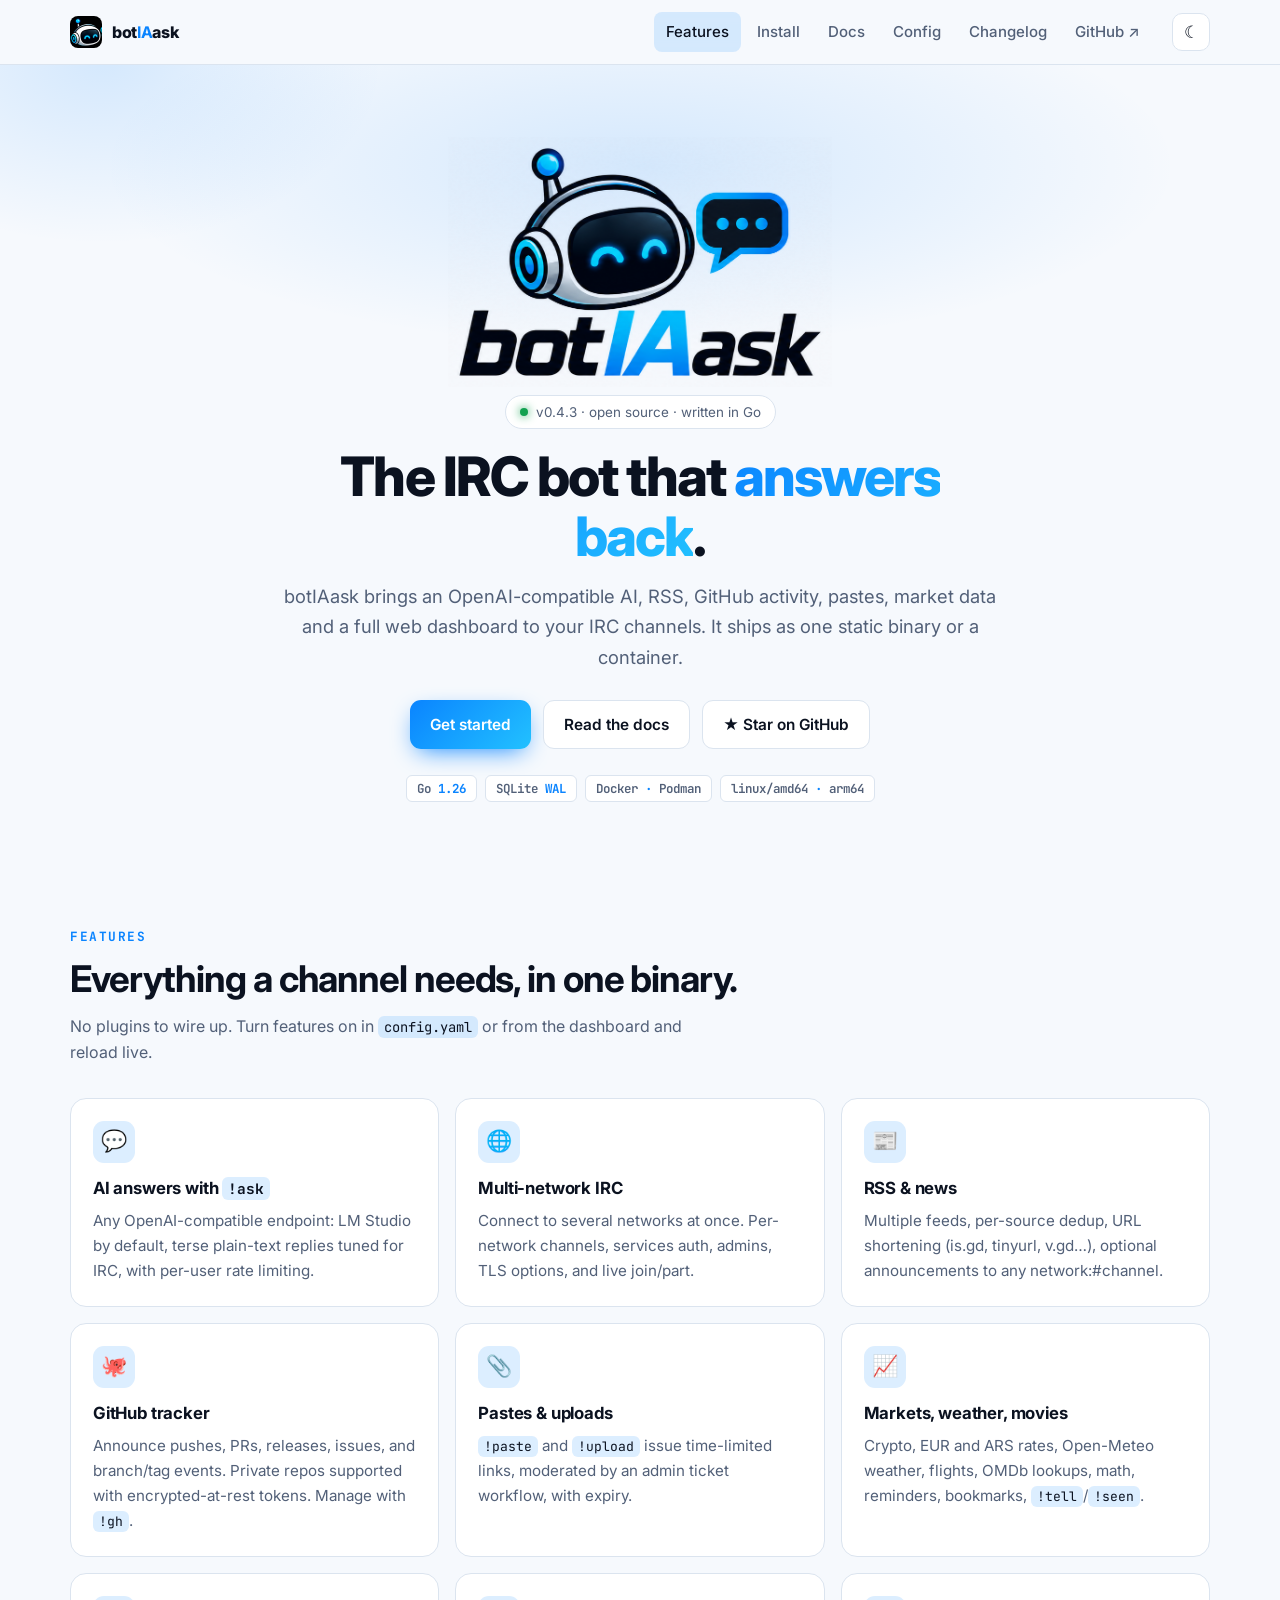
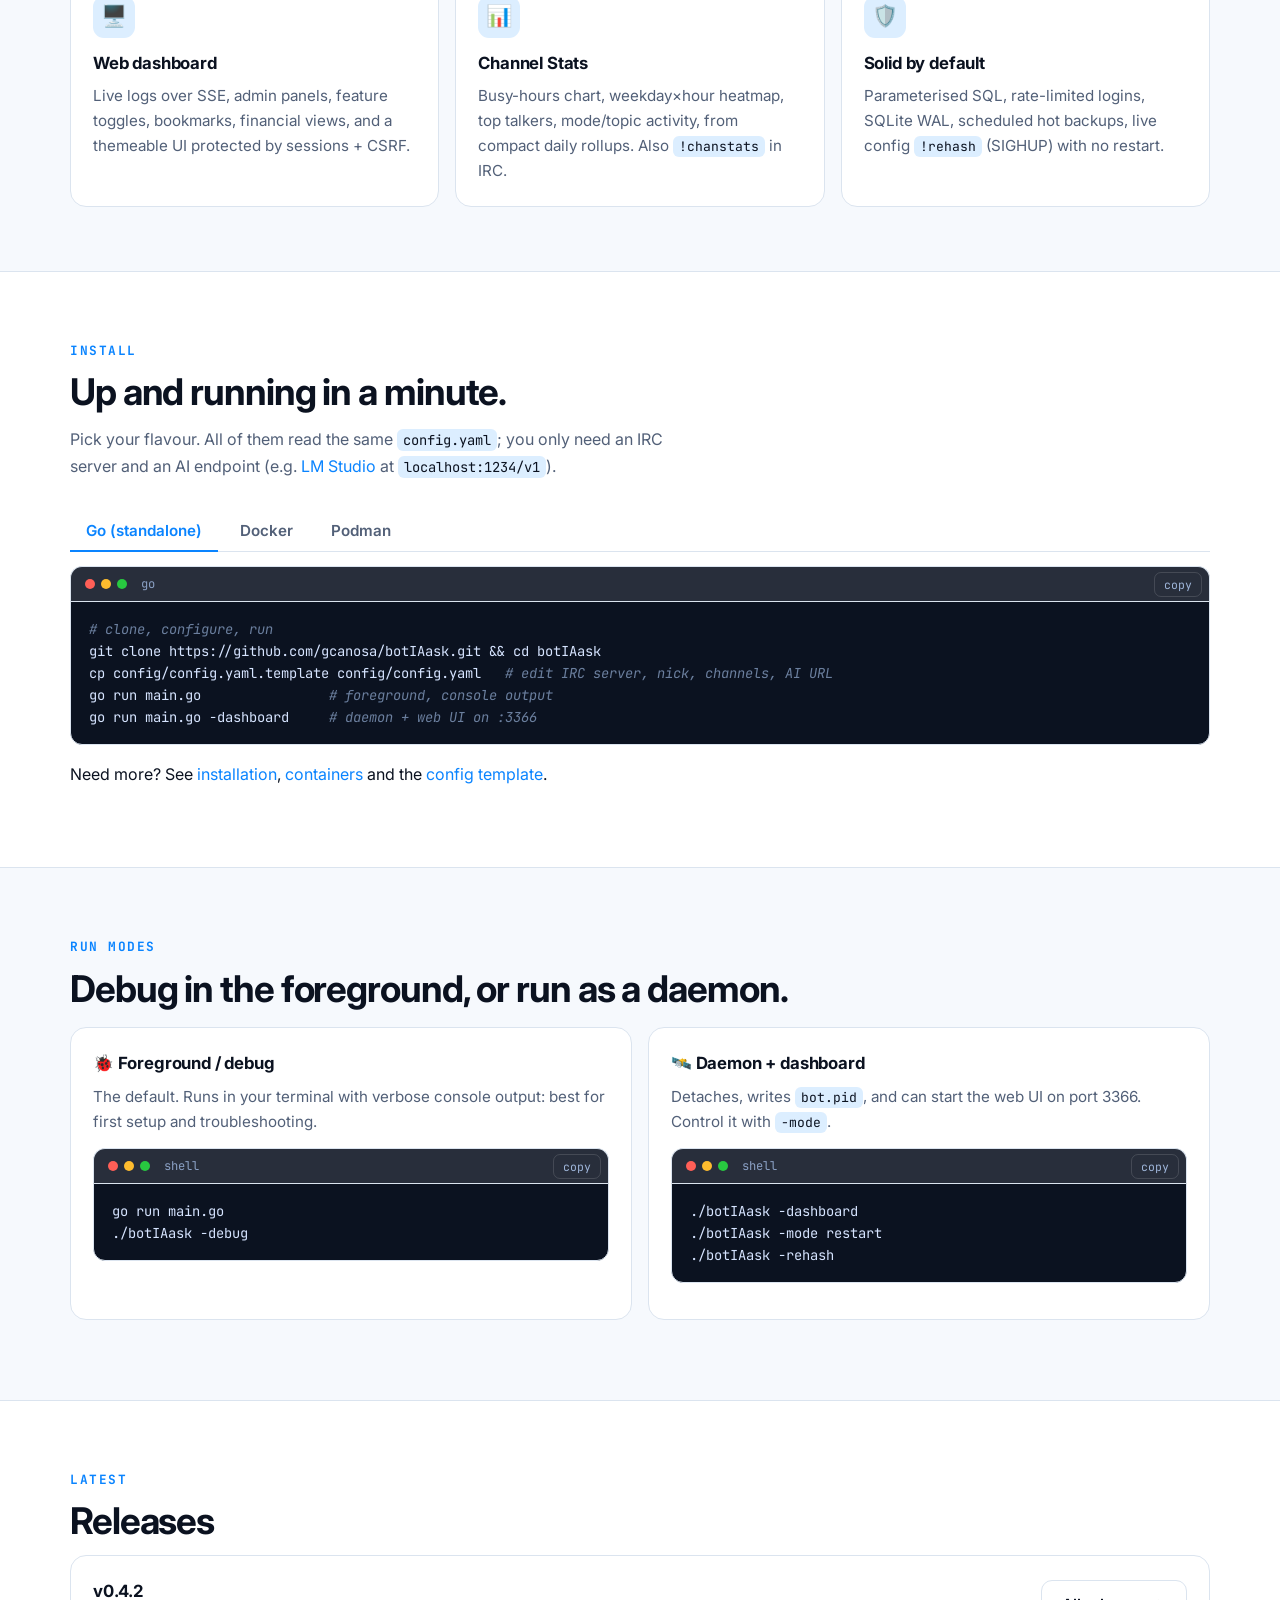
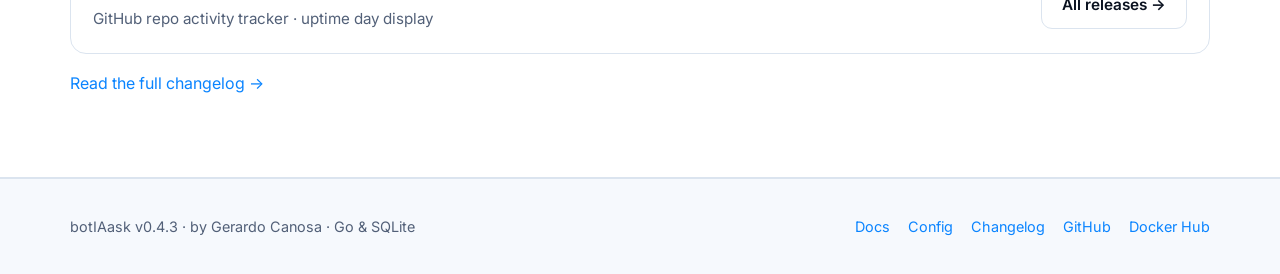
==== github-web/index.html @ 31581944 "Add GitHub Pages site (github-web) and Pages deploy workflow" ====
<!doctype html>
<html lang="en">
<head>
<meta charset="utf-8">
<meta name="viewport" content="width=device-width, initial-scale=1">
<title>botIAask · AI-powered IRC bot</title>
<meta name="description" content="botIAask is an open-source IRC bot in Go with AI answers, RSS, GitHub tracking, pastes and a web dashboard.">
<meta name="color-scheme" content="dark light">
<link rel="icon" href="img/favicon.png">
<link rel="preconnect" href="https://fonts.googleapis.com"><link rel="preconnect" href="https://fonts.gstatic.com" crossorigin>
<link href="https://fonts.googleapis.com/css2?family=Inter:wght@400;500;600;700;800&family=JetBrains+Mono:wght@400;600;700&display=swap" rel="stylesheet">
<link rel="stylesheet" href="assets/style.css">
</head>
<body>
<header class="nav"><div class="wrap">
  <a class="brand" href="index.html"><img src="img/favicon.png" alt=""><span>bot<b>IA</b>ask</span></a>
  <ul>
    <li><a href="index.html#features" aria-current="page">Features</a></li>
    <li><a href="index.html#install">Install</a></li>
    <li><a href="docs.html">Docs</a></li>
    <li><a href="config.html">Config</a></li>
    <li><a href="changelog.html">Changelog</a></li>
    <li><a href="https://github.com/gcanosa/botIAask" rel="noopener">GitHub ↗</a></li>
  </ul>
  <button class="iconbtn" id="theme" type="button" aria-label="Toggle theme"></button>
  <button class="iconbtn burger" id="burger" type="button" aria-label="Menu">☰</button>
</div></header>

<main>
<section class="hero"><div class="wrap">
  <img class="logo logo-d" src="img/logo-dark.png" alt="botIAask logo"><img class="logo logo-l" src="img/logo-light.png" alt="botIAask logo">
  <div><span class="pill"><i></i> v0.4.3 · open source · written in Go</span></div>
  <h1>The IRC bot that <em>answers back</em>.</h1>
  <p class="lead">botIAask brings an OpenAI-compatible AI, RSS, GitHub activity, pastes, market data and a full web dashboard to your IRC channels. It ships as one static binary or a container.</p>
  <div class="cta"><a class="btn primary" href="#install">Get started</a><a class="btn" href="docs.html">Read the docs</a><a class="btn" href="https://github.com/gcanosa/botIAask" rel="noopener">★ Star on GitHub</a></div>
  <div class="badges"><span class="badge">Go <b>1.26</b></span><span class="badge">SQLite <b>WAL</b></span><span class="badge">Docker <b>·</b> Podman</span><span class="badge">linux/amd64 <b>·</b> arm64</span></div>
</div></section>

<section id="features"><div class="wrap">
  <span class="eyebrow">Features</span><h2>Everything a channel needs, in one binary.</h2>
  <p class="sub">No plugins to wire up. Turn features on in <code>config.yaml</code> or from the dashboard and reload live.</p>
  <div class="grid"><div class="card reveal"><div class="ic">💬</div><h3>AI answers with <code>!ask</code></h3><p>Any OpenAI-compatible endpoint: LM Studio by default, terse plain-text replies tuned for IRC, with per-user rate limiting.</p></div><div class="card reveal"><div class="ic">🌐</div><h3>Multi-network IRC</h3><p>Connect to several networks at once. Per-network channels, services auth, admins, TLS options, and live join/part.</p></div><div class="card reveal"><div class="ic">📰</div><h3>RSS &amp; news</h3><p>Multiple feeds, per-source dedup, URL shortening (is.gd, tinyurl, v.gd…), optional announcements to any network:#channel.</p></div><div class="card reveal"><div class="ic">🐙</div><h3>GitHub tracker</h3><p>Announce pushes, PRs, releases, issues, and branch/tag events. Private repos supported with encrypted-at-rest tokens. Manage with <code>!gh</code>.</p></div><div class="card reveal"><div class="ic">📎</div><h3>Pastes &amp; uploads</h3><p><code>!paste</code> and <code>!upload</code> issue time-limited links, moderated by an admin ticket workflow, with expiry.</p></div><div class="card reveal"><div class="ic">📈</div><h3>Markets, weather, movies</h3><p>Crypto, EUR and ARS rates, Open-Meteo weather, flights, OMDb lookups, math, reminders, bookmarks, <code>!tell</code>/<code>!seen</code>.</p></div><div class="card reveal"><div class="ic">🖥️</div><h3>Web dashboard</h3><p>Live logs over SSE, admin panels, feature toggles, bookmarks, financial views, and a themeable UI protected by sessions + CSRF.</p></div><div class="card reveal"><div class="ic">📊</div><h3>Channel Stats</h3><p>Busy-hours chart, weekday×hour heatmap, top talkers, mode/topic activity, from compact daily rollups. Also <code>!chanstats</code> in IRC.</p></div><div class="card reveal"><div class="ic">🛡️</div><h3>Solid by default</h3><p>Parameterised SQL, rate-limited logins, SQLite WAL, scheduled hot backups, live config <code>!rehash</code> (SIGHUP) with no restart.</p></div></div>
</div></section>

<section id="install" class="alt"><div class="wrap">
  <span class="eyebrow">Install</span><h2>Up and running in a minute.</h2>
  <p class="sub">Pick your flavour. All of them read the same <code>config.yaml</code>; you only need an IRC server and an AI endpoint (e.g. <a href="https://lmstudio.ai" rel="noopener">LM Studio</a> at <code>localhost:1234/v1</code>).</p>
  <div data-tabs>
    <div class="tabs" role="tablist"><button class="tab" role="tab" aria-selected="true">Go (standalone)</button><button class="tab" role="tab" aria-selected="false">Docker</button><button class="tab" role="tab" aria-selected="false">Podman</button></div>
    <div class="panel"><div class="term"><div class="bar"><i></i><i></i><i></i><span>go</span></div><pre><code><span class="c"># clone, configure, run</span>
git clone https://github.com/gcanosa/botIAask.git &amp;&amp; cd botIAask
cp config/config.yaml.template config/config.yaml   <span class="c"># edit IRC server, nick, channels, AI URL</span>
go run main.go                <span class="c"># foreground, console output</span>
go run main.go -dashboard     <span class="c"># daemon + web UI on :3366</span></code></pre></div></div><div class="panel" hidden><div class="term"><div class="bar"><i></i><i></i><i></i><span>docker compose</span></div><pre><code>mkdir -p state/config state/data
cp config/config.yaml.template state/config/config.yaml   <span class="c"># edit it</span>
docker compose up -d --build
<span class="c"># dashboard → http://localhost:3366</span></code></pre></div></div><div class="panel" hidden><div class="term"><div class="bar"><i></i><i></i><i></i><span>podman</span></div><pre><code>mkdir -p state/config state/data
cp config/config.yaml.template state/config/config.yaml
./scripts/podman-build.sh                      <span class="c"># builds botiaask:local</span>
podman compose up -d</code></pre></div></div>
  </div>
  <p>Need more? See <a href="docs.html#install">installation</a>, <a href="docs.html#containers">containers</a> and the <a href="config.html">config template</a>.</p>
</div></section>

<section id="modes"><div class="wrap">
  <span class="eyebrow">Run modes</span><h2>Debug in the foreground, or run as a daemon.</h2>
  <div class="split">
    <div class="card reveal"><h3>🐞 Foreground / debug</h3><p>The default. Runs in your terminal with verbose console output: best for first setup and troubleshooting.</p><div class="term"><div class="bar"><i></i><i></i><i></i><span>shell</span></div><pre><code>go run main.go
./botIAask -debug</code></pre></div></div>
    <div class="card reveal"><h3>🛰️ Daemon + dashboard</h3><p>Detaches, writes <code>bot.pid</code>, and can start the web UI on port 3366. Control it with <code>-mode</code>.</p><div class="term"><div class="bar"><i></i><i></i><i></i><span>shell</span></div><pre><code>./botIAask -dashboard
./botIAask -mode restart
./botIAask -rehash</code></pre></div></div>
  </div>
</div></section>

<section class="alt"><div class="wrap">
  <span class="eyebrow">Latest</span><h2>Releases</h2>
  <div id="releases" data-n="3" class="grid" style="grid-template-columns:1fr"><div class="card relcard"><div><h3 style="margin:0">v0.4.2</h3><p style="margin:0;color:var(--muted)">GitHub repo activity tracker · uptime day display</p></div><a class="btn" href="https://github.com/gcanosa/botIAask/releases" rel="noopener">All releases →</a></div></div>
  <p><a href="changelog.html">Read the full changelog →</a></p>
</div></section>
</main>
<footer><div class="wrap">
  <span>botIAask v0.4.3 · by Gerardo Canosa · Go &amp; SQLite</span>
  <nav><a href="docs.html">Docs</a><a href="config.html">Config</a><a href="changelog.html">Changelog</a><a href="https://github.com/gcanosa/botIAask" rel="noopener">GitHub</a><a href="https://hub.docker.com/r/berkelioar/botiaask" rel="noopener">Docker Hub</a></nav>
</div></footer>
<script src="assets/app.js"></script>
</body>
</html>
---- github-web/assets/style.css ----
/* botIAask site — tokens first, theme via prefers-color-scheme + [data-theme] override */
:root {
  --bg: #f6f9fd; --bg2: #ffffff; --card: #ffffff; --line: #dbe4ef; --text: #0b1220; --muted: #526078;
  --accent: #0a84ff; --accent2: #22c1ff; --accent-ink: #ffffff; --code-bg: #0b1220; --code-fg: #d6e4ff;
  --glow: rgba(10,132,255,.14); --shadow: 0 10px 30px -12px rgba(11,18,32,.18);
  --logo-dark: none; --logo-light: block; --ok: #12a150; --warn: #c77700;
  --k: #7cc4ff; --s: #9be08a; --c: #6b7f9e; --n: #ffb86b;
}
@media (prefers-color-scheme: dark) {
  :root:not([data-theme="light"]) { --bg: #05070c; --bg2: #0a0f18; --card: #0d1420; --line: #1a2536; --text: #e8eefb; --muted: #94a3bd;
    --accent: #2aa8ff; --accent2: #00d4ff; --accent-ink: #001424; --code-bg: #070b12; --code-fg: #d6e4ff; --glow: rgba(42,168,255,.16);
    --shadow: 0 14px 40px -16px rgba(0,0,0,.7); --logo-dark: block; --logo-light: none; --ok: #3ddc84; --warn: #ffb020; }
}
:root[data-theme="dark"] { --bg: #05070c; --bg2: #0a0f18; --card: #0d1420; --line: #1a2536; --text: #e8eefb; --muted: #94a3bd;
  --accent: #2aa8ff; --accent2: #00d4ff; --accent-ink: #001424; --code-bg: #070b12; --code-fg: #d6e4ff; --glow: rgba(42,168,255,.16);
  --shadow: 0 14px 40px -16px rgba(0,0,0,.7); --logo-dark: block; --logo-light: none; --ok: #3ddc84; --warn: #ffb020; }

*, *::before, *::after { box-sizing: border-box; }
html { scroll-behavior: smooth; scroll-padding-top: 84px; }
body { margin: 0; background: var(--bg); color: var(--text); font: 16px/1.65 Inter, system-ui, -apple-system, "Segoe UI", Roboto, sans-serif; -webkit-font-smoothing: antialiased; }
img { max-width: 100%; }
a { color: var(--accent); text-decoration: none; } a:hover { text-decoration: underline; }
code, pre, .mono { font-family: "JetBrains Mono", ui-monospace, "SF Mono", Menlo, Consolas, monospace; }
:focus-visible { outline: 2px solid var(--accent); outline-offset: 2px; border-radius: 6px; }
.wrap { width: min(1140px, 100% - 32px); margin-inline: auto; }
.logo-d { display: var(--logo-dark); mix-blend-mode: screen; } .logo-l { display: var(--logo-light); mix-blend-mode: multiply; }

/* nav */
.nav { position: sticky; top: 0; z-index: 50; backdrop-filter: blur(14px) saturate(1.4); background: color-mix(in srgb, var(--bg) 78%, transparent); border-bottom: 1px solid var(--line); }
.nav .wrap { display: flex; align-items: center; gap: 20px; height: 64px; }
.brand { display: flex; align-items: center; gap: 10px; font-weight: 800; color: var(--text); letter-spacing: -.02em; }
.brand:hover { text-decoration: none; } .brand img { height: 32px; width: 32px; border-radius: 8px; }
.brand b { color: var(--accent); }
.nav ul { display: flex; gap: 4px; list-style: none; margin: 0 0 0 auto; padding: 0; }
.nav li a { color: var(--muted); padding: 8px 12px; border-radius: 8px; font-weight: 500; font-size: .94rem; display: block; }
.nav li a:hover, .nav li a[aria-current] { color: var(--text); background: var(--glow); text-decoration: none; }
.iconbtn { border: 1px solid var(--line); background: var(--card); color: var(--text); width: 38px; height: 38px; border-radius: 10px; cursor: pointer; display: grid; place-items: center; font-size: 17px; }
.iconbtn:hover { border-color: var(--accent); }
.burger { display: none; }
@media (max-width: 800px) {
  .burger { display: grid; margin-left: auto; }
  .nav ul { display: none; position: absolute; inset: 64px 0 auto 0; flex-direction: column; background: var(--bg2); border-bottom: 1px solid var(--line); padding: 10px 16px; margin: 0; }
  .nav.open ul { display: flex; }
}

/* buttons */
.btn { display: inline-flex; align-items: center; gap: 8px; padding: 11px 20px; border-radius: 11px; font-weight: 600; border: 1px solid var(--line); background: var(--card); color: var(--text); cursor: pointer; font-size: .96rem; transition: transform .15s, border-color .15s; }
.btn:hover { transform: translateY(-1px); border-color: var(--accent); text-decoration: none; }
.btn.primary { background: linear-gradient(135deg, var(--accent), var(--accent2)); color: var(--accent-ink); border: 0; box-shadow: 0 8px 24px -8px var(--accent); }

/* hero */
.hero { position: relative; overflow: hidden; padding: 72px 0 56px; text-align: center; }
.hero::before { content: ""; position: absolute; inset: -20% -10% auto; height: 520px; background: radial-gradient(closest-side, var(--glow), transparent 70%), radial-gradient(400px 260px at 15% 30%, var(--glow), transparent 70%); z-index: -1; }
.hero .logo { height: clamp(150px, 26vw, 250px); width: auto; margin: 0 auto 8px; }
.pill { display: inline-flex; gap: 8px; align-items: center; padding: 5px 14px; border: 1px solid var(--line); border-radius: 99px; font-size: .84rem; color: var(--muted); background: var(--card); }
.pill i { width: 8px; height: 8px; border-radius: 50%; background: var(--ok); box-shadow: 0 0 10px var(--ok); }
h1 { font-size: clamp(2rem, 5vw, 3.4rem); line-height: 1.1; letter-spacing: -.035em; margin: 18px auto 14px; max-width: 18ch; font-weight: 800; }
h1 em { font-style: normal; background: linear-gradient(135deg, var(--accent), var(--accent2)); -webkit-background-clip: text; background-clip: text; color: transparent; }
.lead { color: var(--muted); font-size: 1.15rem; max-width: 62ch; margin: 0 auto 28px; }
.cta { display: flex; gap: 12px; justify-content: center; flex-wrap: wrap; }
.badges { display: flex; gap: 8px; justify-content: center; flex-wrap: wrap; margin-top: 26px; }
.badge { font: 600 .78rem "JetBrains Mono", monospace; padding: 4px 10px; border-radius: 6px; background: var(--card); border: 1px solid var(--line); color: var(--muted); }
.badge b { color: var(--accent); }

/* sections */
section { padding: 64px 0; }
.eyebrow { color: var(--accent); font: 700 .8rem "JetBrains Mono", monospace; text-transform: uppercase; letter-spacing: .12em; }
h2 { font-size: clamp(1.6rem, 3.4vw, 2.3rem); letter-spacing: -.03em; margin: 8px 0 12px; line-height: 1.2; }
h3 { font-size: 1.15rem; margin: 28px 0 8px; letter-spacing: -.01em; }
.sub { color: var(--muted); max-width: 64ch; margin: 0 0 32px; }
.alt { background: var(--bg2); border-block: 1px solid var(--line); }
.grid { display: grid; gap: 16px; grid-template-columns: repeat(auto-fill, minmax(min(100%, 300px), 1fr)); }
.card { background: var(--card); border: 1px solid var(--line); border-radius: 16px; padding: 22px; transition: transform .2s, border-color .2s, box-shadow .2s; }
.grid .card:hover { transform: translateY(-3px); border-color: var(--accent); box-shadow: var(--shadow); }
.card .ic { width: 42px; height: 42px; display: grid; place-items: center; font-size: 21px; border-radius: 11px; background: var(--glow); margin-bottom: 12px; }
.card h3 { margin: 0 0 6px; font-size: 1.05rem; } .card p { margin: 0; color: var(--muted); font-size: .95rem; }

/* code */
pre { margin: 14px 0; background: var(--code-bg); color: var(--code-fg); border: 1px solid var(--line); border-radius: 12px; padding: 16px 18px; overflow-x: auto; font-size: .86rem; line-height: 1.6; }
pre code { font-size: inherit; background: none; padding: 0; color: inherit; }
:not(pre) > code { overflow-wrap: anywhere; background: var(--glow); border-radius: 6px; padding: 2px 6px; font-size: .86em; color: var(--text); }
.term { position: relative; margin: 14px 0; }
.term .bar { display: flex; align-items: center; gap: 6px; background: color-mix(in srgb, var(--code-bg) 88%, #fff 12%); border: 1px solid var(--line); border-bottom: 0; border-radius: 12px 12px 0 0; padding: 9px 14px; }
.term .bar i { width: 10px; height: 10px; border-radius: 50%; background: #ff5f57; } .term .bar i:nth-child(2) { background: #febc2e; } .term .bar i:nth-child(3) { background: #28c840; }
.term .bar span { margin-left: 8px; color: #8aa0c4; font: .76rem "JetBrains Mono", monospace; }
.term pre { margin: 0; border-radius: 0 0 12px 12px; }
.copy { position: absolute; top: 6px; right: 8px; background: transparent; border: 1px solid #ffffff22; color: #9db4d8; border-radius: 7px; font: .72rem "JetBrains Mono", monospace; padding: 4px 9px; cursor: pointer; }
.copy:hover { color: #fff; border-color: var(--accent); }
.k { color: var(--k); } .s { color: var(--s); } .c { color: var(--c); font-style: italic; } .n { color: var(--n); }

/* tabs */
.tabs { display: flex; gap: 6px; border-bottom: 1px solid var(--line); margin-bottom: 4px; flex-wrap: wrap; }
.tab { background: none; border: 0; color: var(--muted); padding: 10px 16px; font: 600 .95rem Inter, sans-serif; cursor: pointer; border-bottom: 2px solid transparent; margin-bottom: -1px; }
.tab[aria-selected="true"] { color: var(--accent); border-color: var(--accent); }
.panel[hidden] { display: none; }

/* tables */
.tw { overflow-x: auto; border: 1px solid var(--line); border-radius: 12px; margin: 14px 0; }
table { border-collapse: collapse; width: 100%; font-size: .93rem; background: var(--card); }
th, td { text-align: left; padding: 10px 14px; border-bottom: 1px solid var(--line); vertical-align: top; }
th { background: var(--bg2); font-size: .8rem; text-transform: uppercase; letter-spacing: .06em; color: var(--muted); }
tr:last-child td { border-bottom: 0; }
td code { white-space: nowrap; }

/* callouts */
.note { border-left: 3px solid var(--accent); background: var(--glow); border-radius: 0 10px 10px 0; padding: 12px 16px; margin: 16px 0; font-size: .94rem; }
.note.warn { border-color: var(--warn); background: color-mix(in srgb, var(--warn) 12%, transparent); }

/* split (daemon vs debug) */
.split { display: grid; gap: 16px; grid-template-columns: repeat(auto-fit, minmax(min(100%, 320px), 1fr)); margin: 16px 0; }
.split .card h3 { display: flex; gap: 8px; align-items: center; }

/* docs layout */
.docs { display: grid; grid-template-columns: 240px minmax(0, 1fr); gap: 48px; padding: 40px 0 80px; }
.side { position: sticky; top: 88px; align-self: start; max-height: calc(100vh - 110px); overflow-y: auto; }
.side a { display: block; padding: 6px 12px; color: var(--muted); border-left: 2px solid var(--line); font-size: .92rem; }
.side a:hover { color: var(--text); text-decoration: none; }
.side a.on { color: var(--accent); border-color: var(--accent); font-weight: 600; background: var(--glow); }
.side .grp { font: 700 .72rem "JetBrains Mono", monospace; text-transform: uppercase; letter-spacing: .1em; color: var(--muted); margin: 18px 0 6px 12px; }
.doc h2 { margin-top: 56px; padding-top: 8px; border-top: 1px solid var(--line); } .doc h2:first-child { margin-top: 0; border: 0; }
.doc p, .doc li { color: color-mix(in srgb, var(--text) 88%, var(--muted)); }
.docs > * { min-width: 0; }
@media (max-width: 900px) { .docs { grid-template-columns: minmax(0, 1fr); gap: 0; } .side { position: static; max-height: none; display: flex; flex-wrap: wrap; gap: 6px; margin-bottom: 20px; } .side a { border: 1px solid var(--line); border-radius: 8px; } .side .grp { display: none; } }

/* changelog */
.rel { border-left: 2px solid var(--line); margin-left: 8px; padding: 0 0 34px 28px; position: relative; }
.rel::before { content: ""; position: absolute; left: -7px; top: 6px; width: 12px; height: 12px; border-radius: 50%; background: var(--accent); box-shadow: 0 0 0 4px var(--glow); }
.rel h3 { margin: 0; display: flex; gap: 10px; align-items: baseline; flex-wrap: wrap; }
.rel time { color: var(--muted); font: .82rem "JetBrains Mono", monospace; }
.tag { font: 700 .7rem "JetBrains Mono", monospace; padding: 2px 8px; border-radius: 99px; background: var(--glow); color: var(--accent); }
.rel ul { padding-left: 20px; margin: 10px 0 0; } .rel li { margin: 4px 0; }
.relcard { display: flex; gap: 14px; justify-content: space-between; align-items: center; flex-wrap: wrap; }

footer { border-top: 1px solid var(--line); padding: 36px 0; color: var(--muted); font-size: .9rem; }
footer .wrap { display: flex; justify-content: space-between; gap: 16px; flex-wrap: wrap; align-items: center; }
footer nav { display: flex; gap: 18px; flex-wrap: wrap; }
.reveal { opacity: 0; transform: translateY(14px); transition: opacity .6s, transform .6s; } .reveal.in { opacity: 1; transform: none; }
@media (prefers-reduced-motion: reduce) { .reveal { opacity: 1; transform: none; transition: none; } html { scroll-behavior: auto; } * { transition: none !important; } }
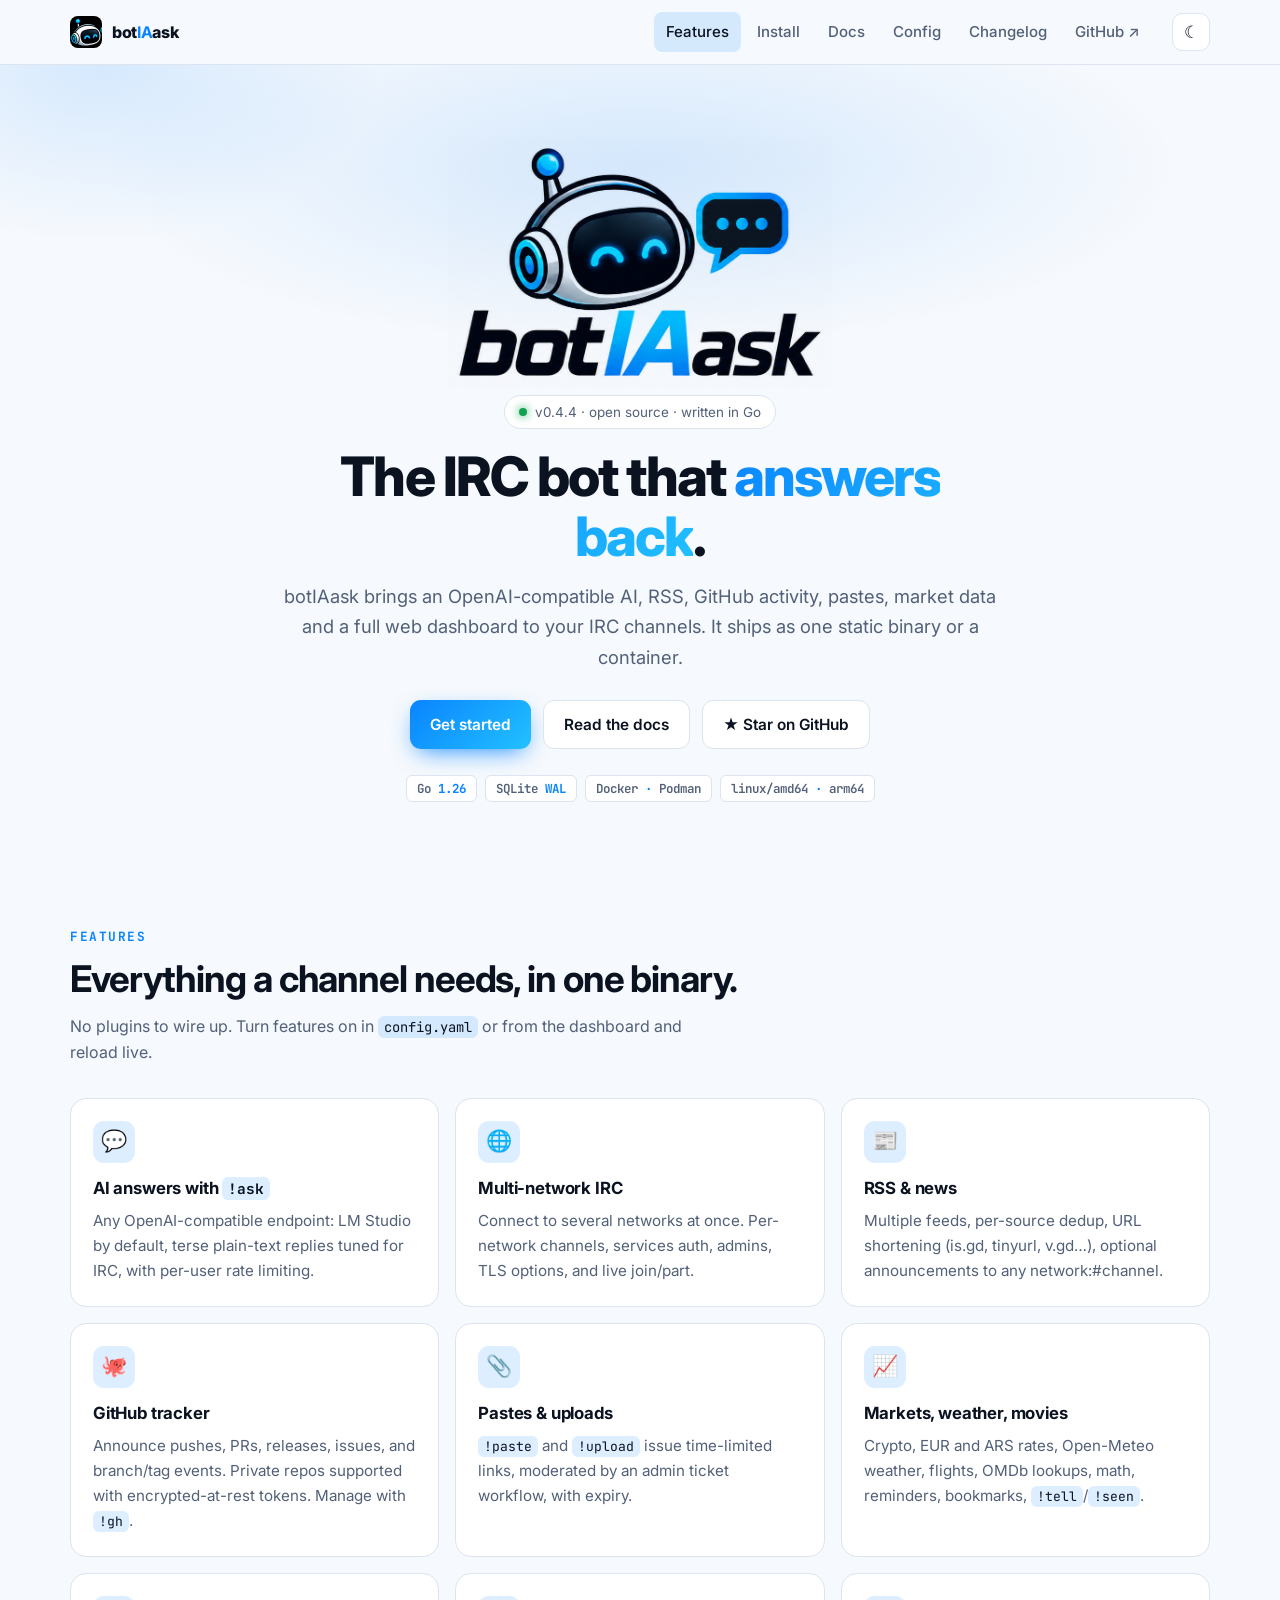
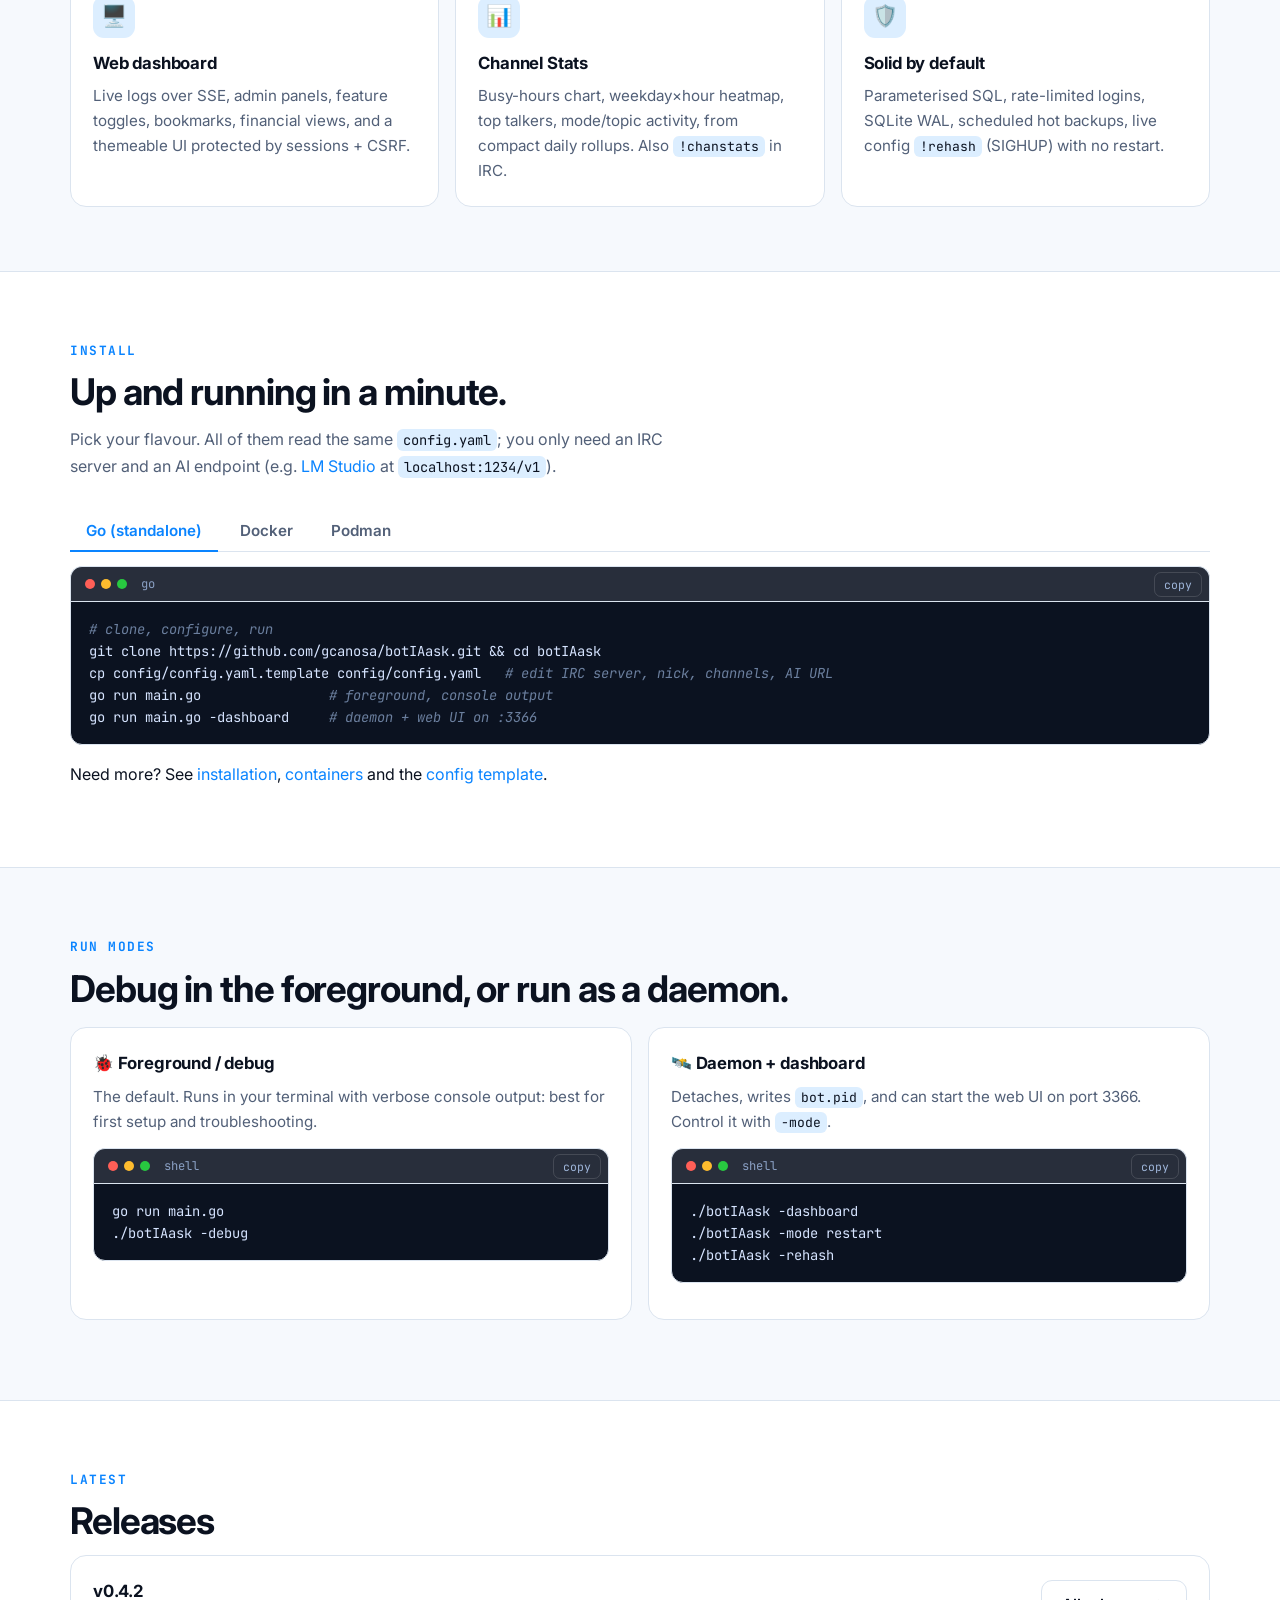
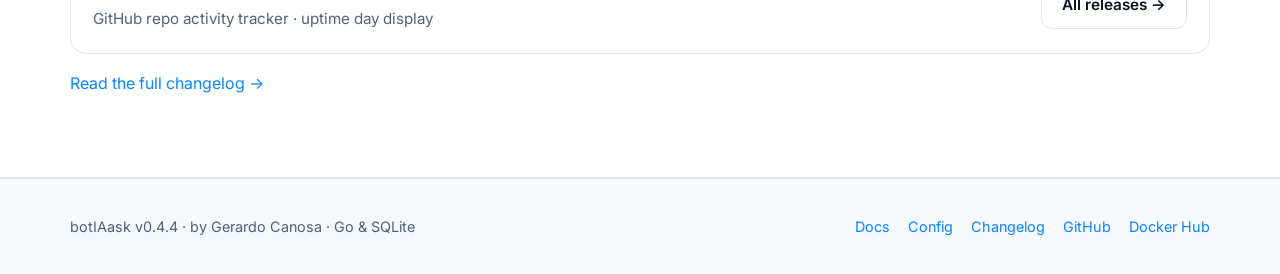
==== commit 8ef2d90d: "chore: bump version to 0.4.4 - private URL shortener" ====
--- a/github-web/index.html
+++ b/github-web/index.html
@@ -29,7 +29,7 @@
 <main>
 <section class="hero"><div class="wrap">
   <img class="logo logo-d" src="img/logo-dark.png" alt="botIAask logo"><img class="logo logo-l" src="img/logo-light.png" alt="botIAask logo">
-  <div><span class="pill"><i></i> v0.4.3 · open source · written in Go</span></div>
+  <div><span class="pill"><i></i> v0.4.4 · open source · written in Go</span></div>
   <h1>The IRC bot that <em>answers back</em>.</h1>
   <p class="lead">botIAask brings an OpenAI-compatible AI, RSS, GitHub activity, pastes, market data and a full web dashboard to your IRC channels. It ships as one static binary or a container.</p>
   <div class="cta"><a class="btn primary" href="#install">Get started</a><a class="btn" href="docs.html">Read the docs</a><a class="btn" href="https://github.com/gcanosa/botIAask" rel="noopener">★ Star on GitHub</a></div>
@@ -80,7 +80,7 @@
 </div></section>
 </main>
 <footer><div class="wrap">
-  <span>botIAask v0.4.3 · by Gerardo Canosa · Go &amp; SQLite</span>
+  <span>botIAask v0.4.4 · by Gerardo Canosa · Go &amp; SQLite</span>
   <nav><a href="docs.html">Docs</a><a href="config.html">Config</a><a href="changelog.html">Changelog</a><a href="https://github.com/gcanosa/botIAask" rel="noopener">GitHub</a><a href="https://hub.docker.com/r/berkelioar/botiaask" rel="noopener">Docker Hub</a></nav>
 </div></footer>
 <script src="assets/app.js"></script>
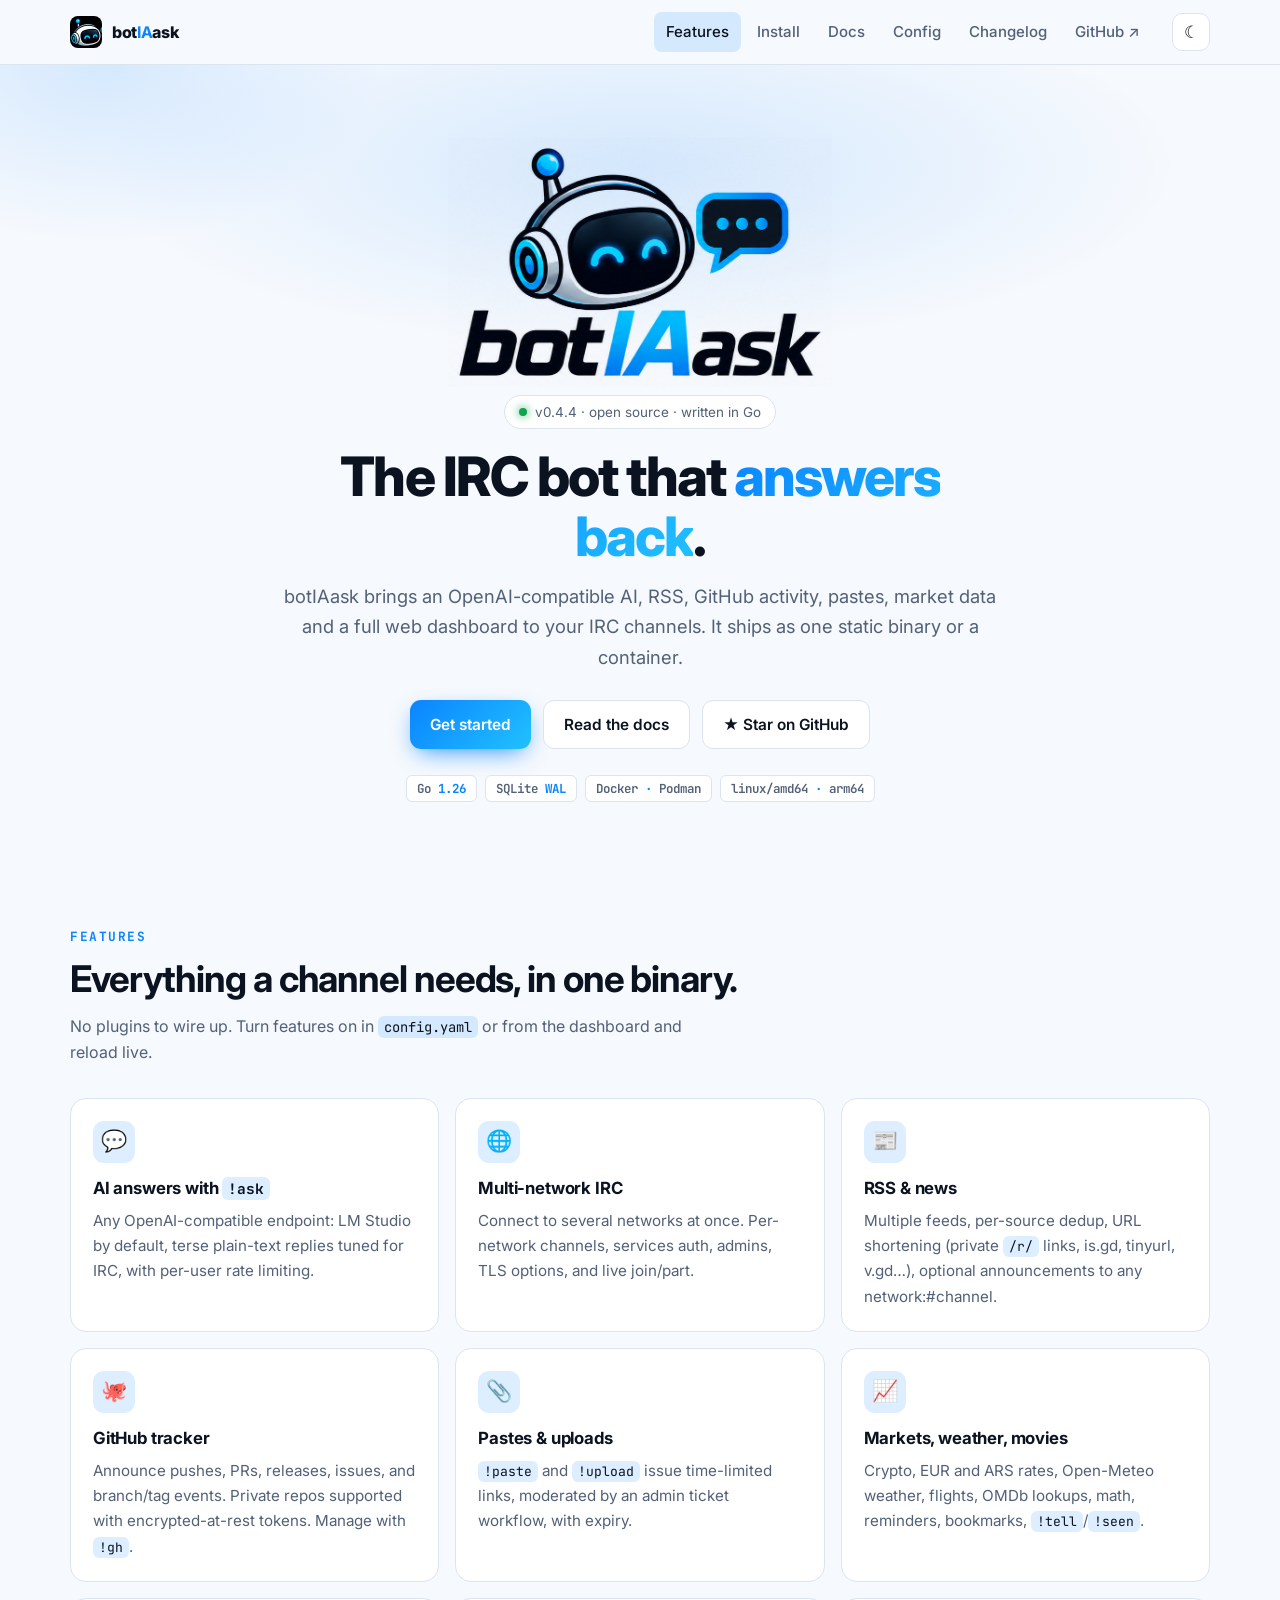
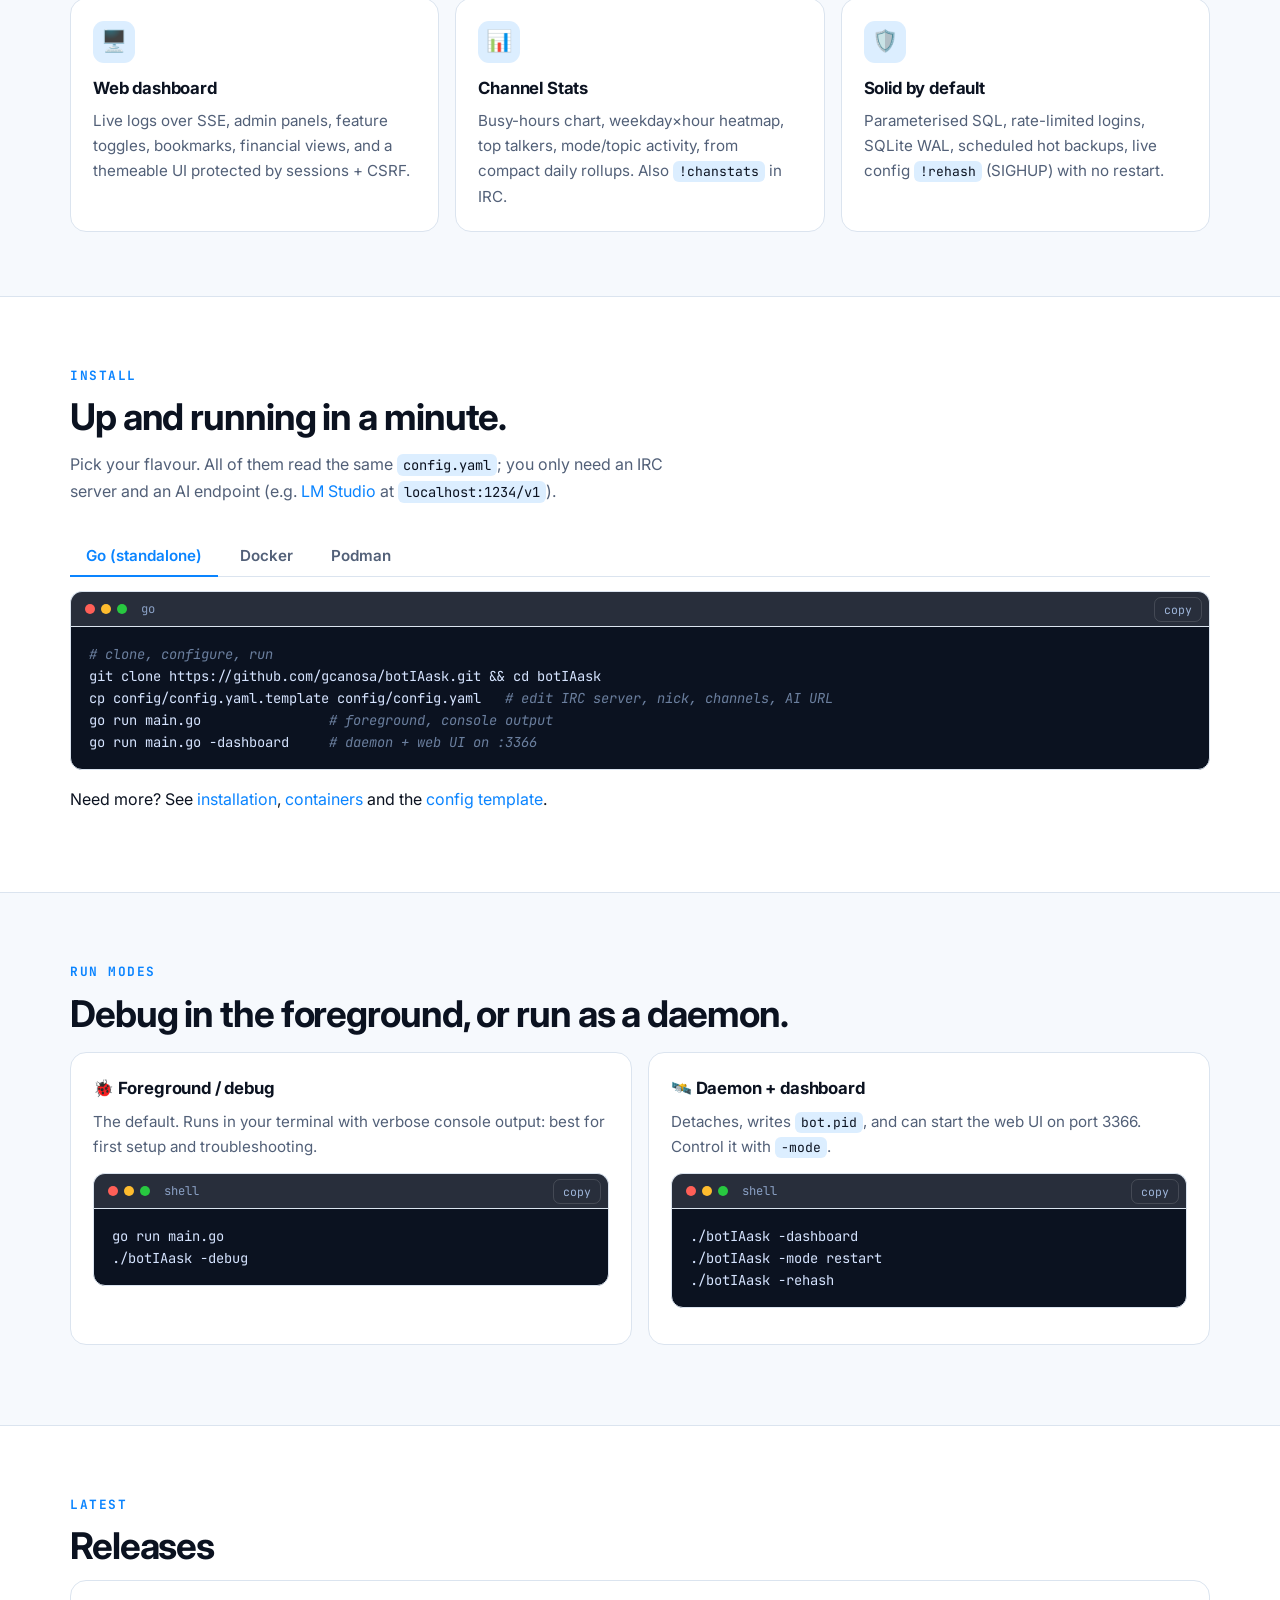
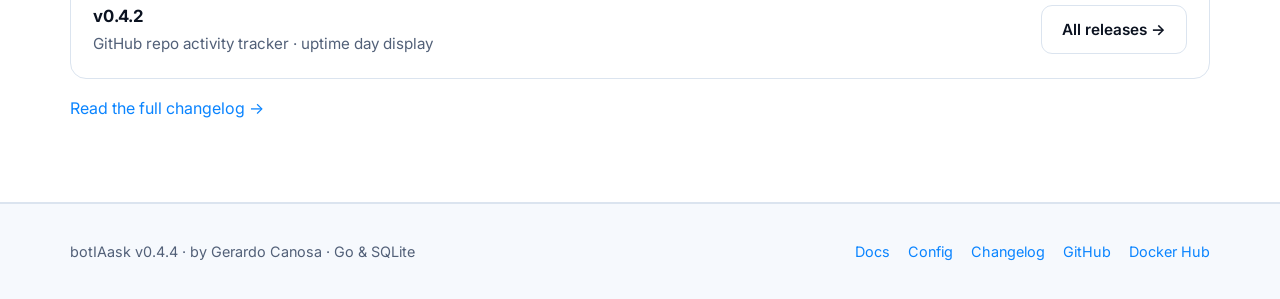
==== commit 4ad0c7d4: "docs(site): document private URL shortener, sync config template" ====
--- a/github-web/index.html
+++ b/github-web/index.html
@@ -39,7 +39,7 @@
 <section id="features"><div class="wrap">
   <span class="eyebrow">Features</span><h2>Everything a channel needs, in one binary.</h2>
   <p class="sub">No plugins to wire up. Turn features on in <code>config.yaml</code> or from the dashboard and reload live.</p>
-  <div class="grid"><div class="card reveal"><div class="ic">💬</div><h3>AI answers with <code>!ask</code></h3><p>Any OpenAI-compatible endpoint: LM Studio by default, terse plain-text replies tuned for IRC, with per-user rate limiting.</p></div><div class="card reveal"><div class="ic">🌐</div><h3>Multi-network IRC</h3><p>Connect to several networks at once. Per-network channels, services auth, admins, TLS options, and live join/part.</p></div><div class="card reveal"><div class="ic">📰</div><h3>RSS &amp; news</h3><p>Multiple feeds, per-source dedup, URL shortening (is.gd, tinyurl, v.gd…), optional announcements to any network:#channel.</p></div><div class="card reveal"><div class="ic">🐙</div><h3>GitHub tracker</h3><p>Announce pushes, PRs, releases, issues, and branch/tag events. Private repos supported with encrypted-at-rest tokens. Manage with <code>!gh</code>.</p></div><div class="card reveal"><div class="ic">📎</div><h3>Pastes &amp; uploads</h3><p><code>!paste</code> and <code>!upload</code> issue time-limited links, moderated by an admin ticket workflow, with expiry.</p></div><div class="card reveal"><div class="ic">📈</div><h3>Markets, weather, movies</h3><p>Crypto, EUR and ARS rates, Open-Meteo weather, flights, OMDb lookups, math, reminders, bookmarks, <code>!tell</code>/<code>!seen</code>.</p></div><div class="card reveal"><div class="ic">🖥️</div><h3>Web dashboard</h3><p>Live logs over SSE, admin panels, feature toggles, bookmarks, financial views, and a themeable UI protected by sessions + CSRF.</p></div><div class="card reveal"><div class="ic">📊</div><h3>Channel Stats</h3><p>Busy-hours chart, weekday×hour heatmap, top talkers, mode/topic activity, from compact daily rollups. Also <code>!chanstats</code> in IRC.</p></div><div class="card reveal"><div class="ic">🛡️</div><h3>Solid by default</h3><p>Parameterised SQL, rate-limited logins, SQLite WAL, scheduled hot backups, live config <code>!rehash</code> (SIGHUP) with no restart.</p></div></div>
+  <div class="grid"><div class="card reveal"><div class="ic">💬</div><h3>AI answers with <code>!ask</code></h3><p>Any OpenAI-compatible endpoint: LM Studio by default, terse plain-text replies tuned for IRC, with per-user rate limiting.</p></div><div class="card reveal"><div class="ic">🌐</div><h3>Multi-network IRC</h3><p>Connect to several networks at once. Per-network channels, services auth, admins, TLS options, and live join/part.</p></div><div class="card reveal"><div class="ic">📰</div><h3>RSS &amp; news</h3><p>Multiple feeds, per-source dedup, URL shortening (private <code>/r/</code> links, is.gd, tinyurl, v.gd…), optional announcements to any network:#channel.</p></div><div class="card reveal"><div class="ic">🐙</div><h3>GitHub tracker</h3><p>Announce pushes, PRs, releases, issues, and branch/tag events. Private repos supported with encrypted-at-rest tokens. Manage with <code>!gh</code>.</p></div><div class="card reveal"><div class="ic">📎</div><h3>Pastes &amp; uploads</h3><p><code>!paste</code> and <code>!upload</code> issue time-limited links, moderated by an admin ticket workflow, with expiry.</p></div><div class="card reveal"><div class="ic">📈</div><h3>Markets, weather, movies</h3><p>Crypto, EUR and ARS rates, Open-Meteo weather, flights, OMDb lookups, math, reminders, bookmarks, <code>!tell</code>/<code>!seen</code>.</p></div><div class="card reveal"><div class="ic">🖥️</div><h3>Web dashboard</h3><p>Live logs over SSE, admin panels, feature toggles, bookmarks, financial views, and a themeable UI protected by sessions + CSRF.</p></div><div class="card reveal"><div class="ic">📊</div><h3>Channel Stats</h3><p>Busy-hours chart, weekday×hour heatmap, top talkers, mode/topic activity, from compact daily rollups. Also <code>!chanstats</code> in IRC.</p></div><div class="card reveal"><div class="ic">🛡️</div><h3>Solid by default</h3><p>Parameterised SQL, rate-limited logins, SQLite WAL, scheduled hot backups, live config <code>!rehash</code> (SIGHUP) with no restart.</p></div></div>
 </div></section>
 
 <section id="install" class="alt"><div class="wrap">
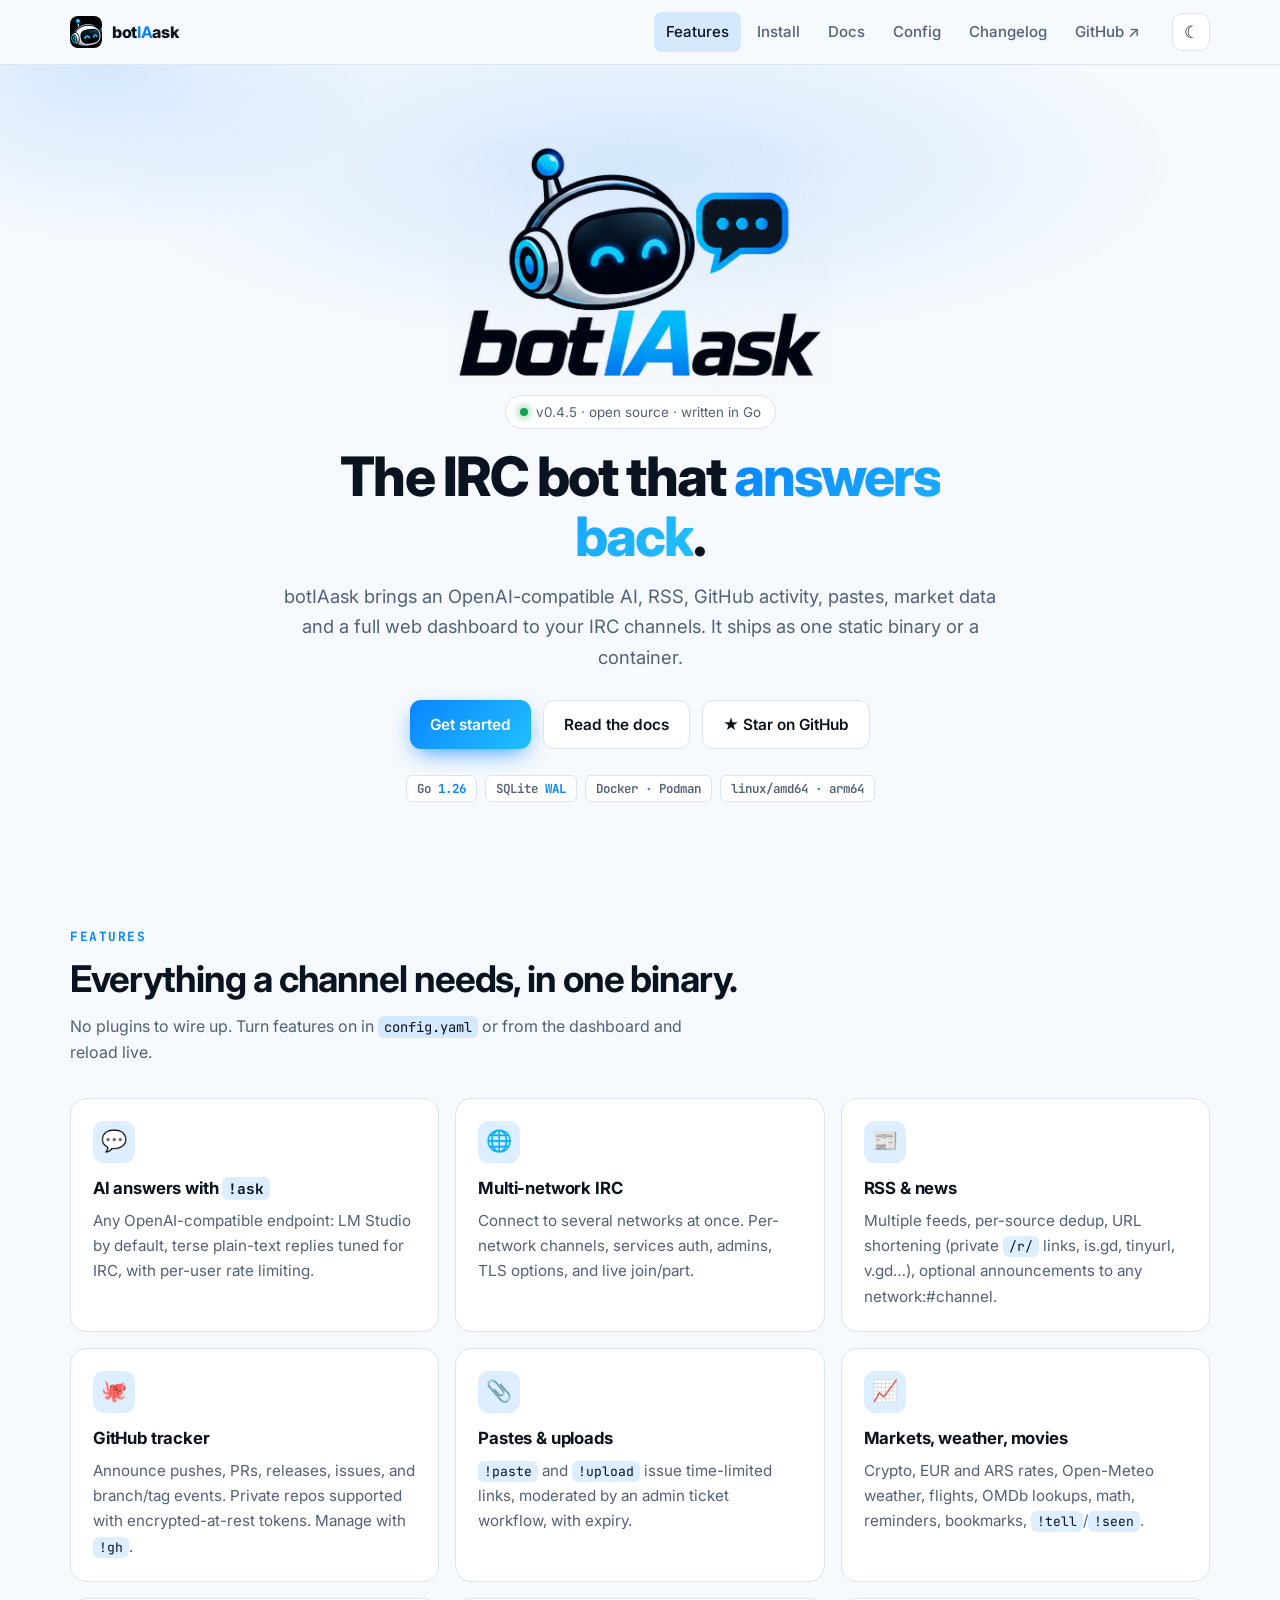
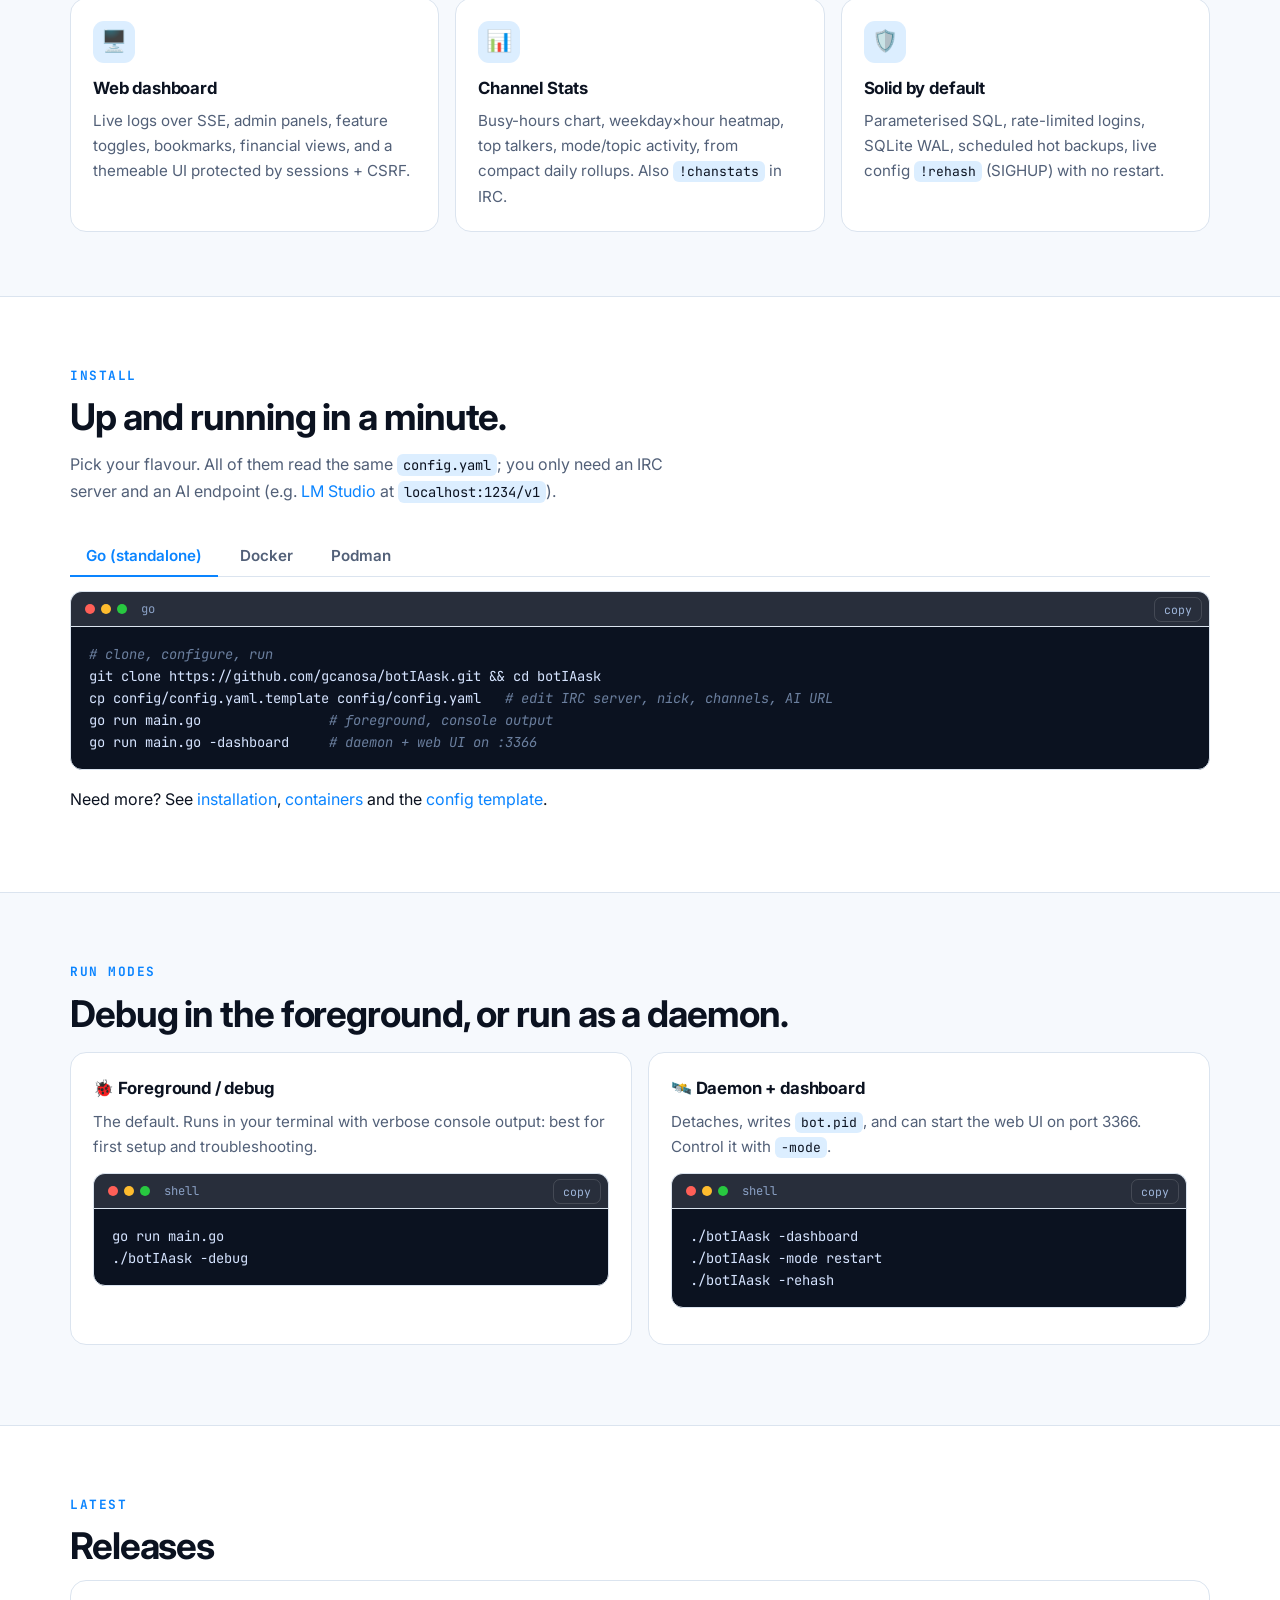
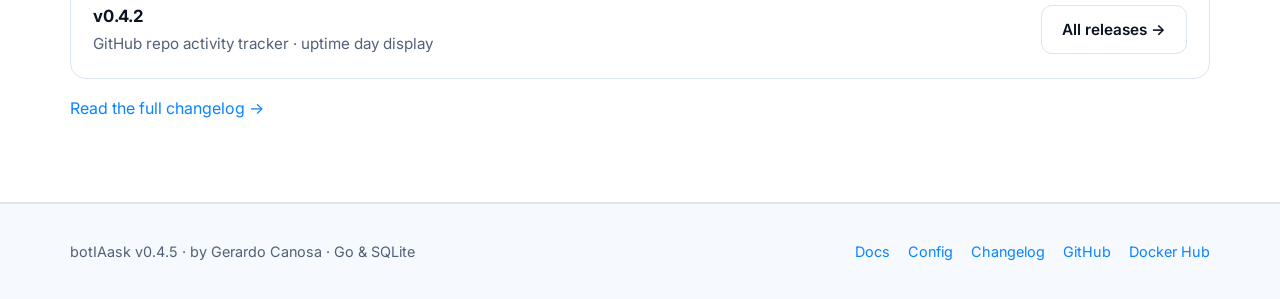
==== commit 6cb2fabb: "chore: bump version to 0.4.5 - logs per network, admin redesign, archive purge" ====
--- a/github-web/index.html
+++ b/github-web/index.html
@@ -29,7 +29,7 @@
 <main>
 <section class="hero"><div class="wrap">
   <img class="logo logo-d" src="img/logo-dark.png" alt="botIAask logo"><img class="logo logo-l" src="img/logo-light.png" alt="botIAask logo">
-  <div><span class="pill"><i></i> v0.4.4 · open source · written in Go</span></div>
+  <div><span class="pill"><i></i> v0.4.5 · open source · written in Go</span></div>
   <h1>The IRC bot that <em>answers back</em>.</h1>
   <p class="lead">botIAask brings an OpenAI-compatible AI, RSS, GitHub activity, pastes, market data and a full web dashboard to your IRC channels. It ships as one static binary or a container.</p>
   <div class="cta"><a class="btn primary" href="#install">Get started</a><a class="btn" href="docs.html">Read the docs</a><a class="btn" href="https://github.com/gcanosa/botIAask" rel="noopener">★ Star on GitHub</a></div>
@@ -80,7 +80,7 @@
 </div></section>
 </main>
 <footer><div class="wrap">
-  <span>botIAask v0.4.4 · by Gerardo Canosa · Go &amp; SQLite</span>
+  <span>botIAask v0.4.5 · by Gerardo Canosa · Go &amp; SQLite</span>
   <nav><a href="docs.html">Docs</a><a href="config.html">Config</a><a href="changelog.html">Changelog</a><a href="https://github.com/gcanosa/botIAask" rel="noopener">GitHub</a><a href="https://hub.docker.com/r/berkelioar/botiaask" rel="noopener">Docker Hub</a></nav>
 </div></footer>
 <script src="assets/app.js"></script>
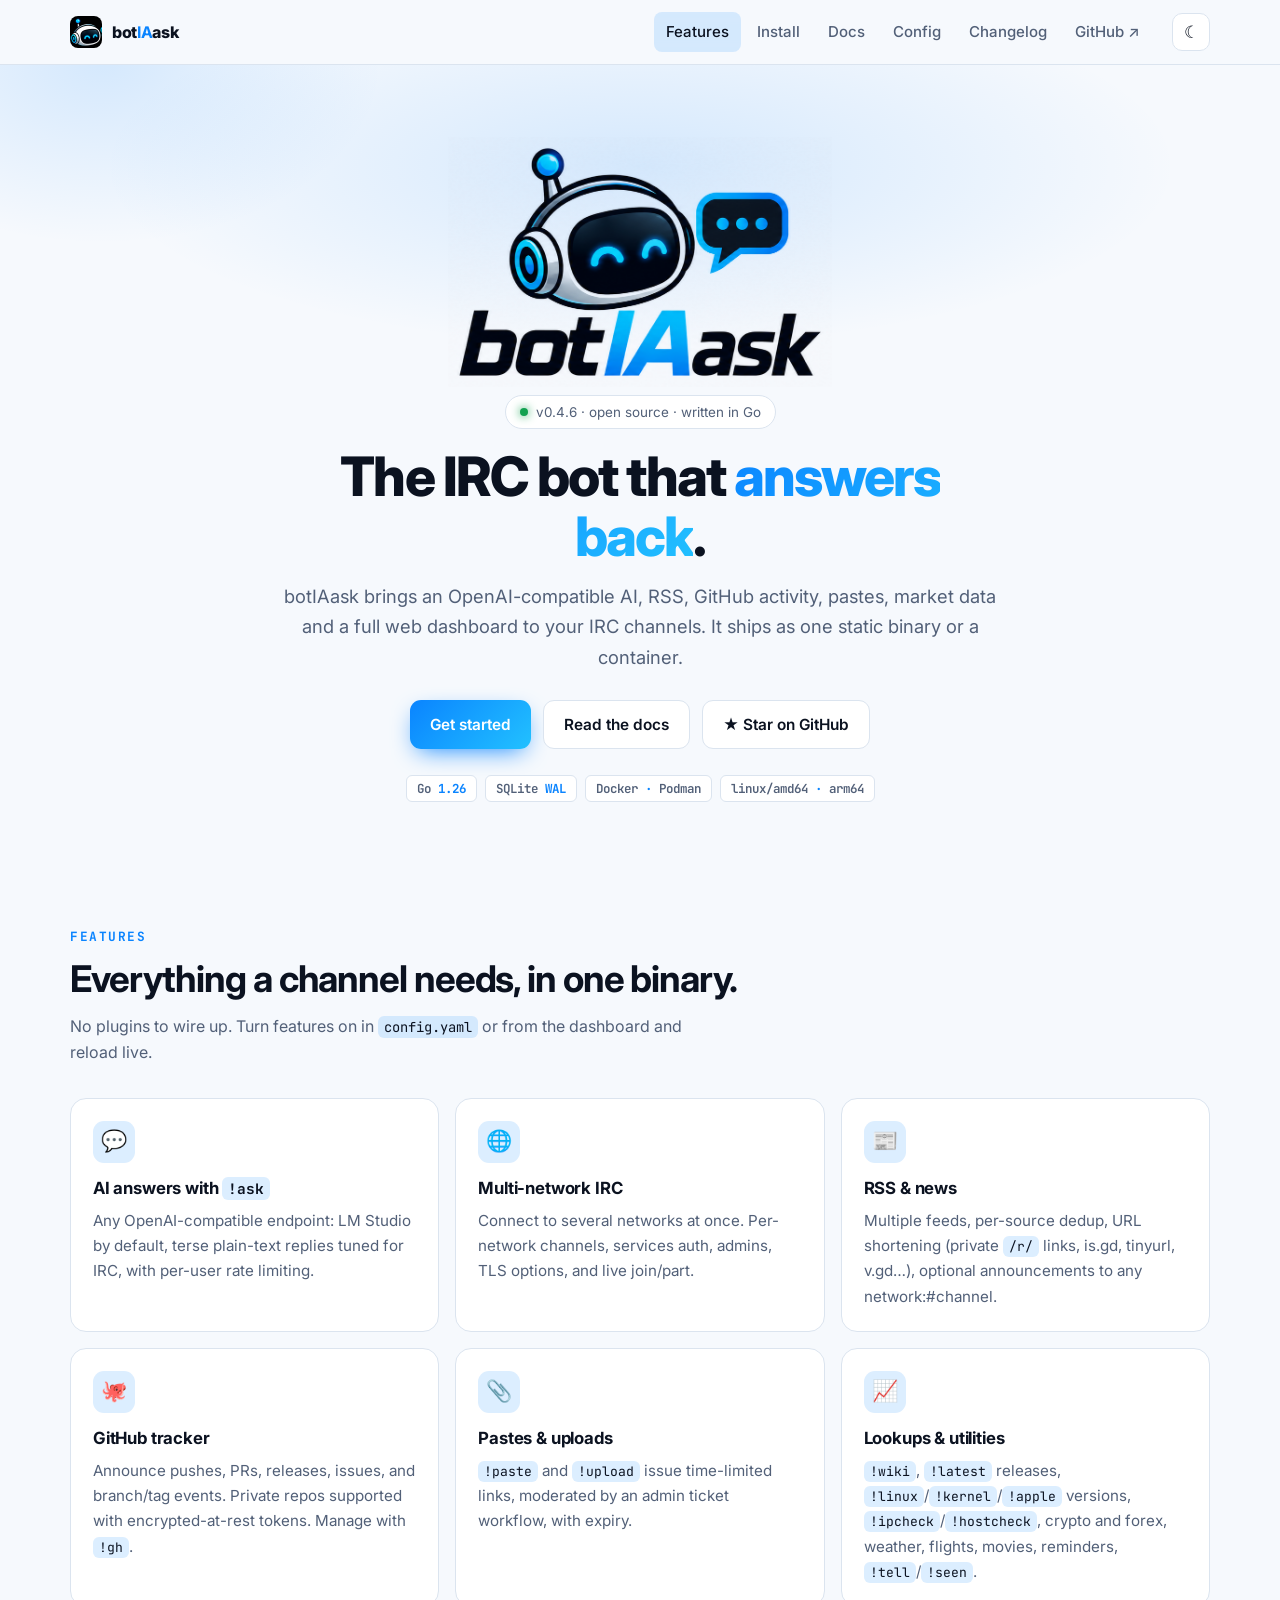
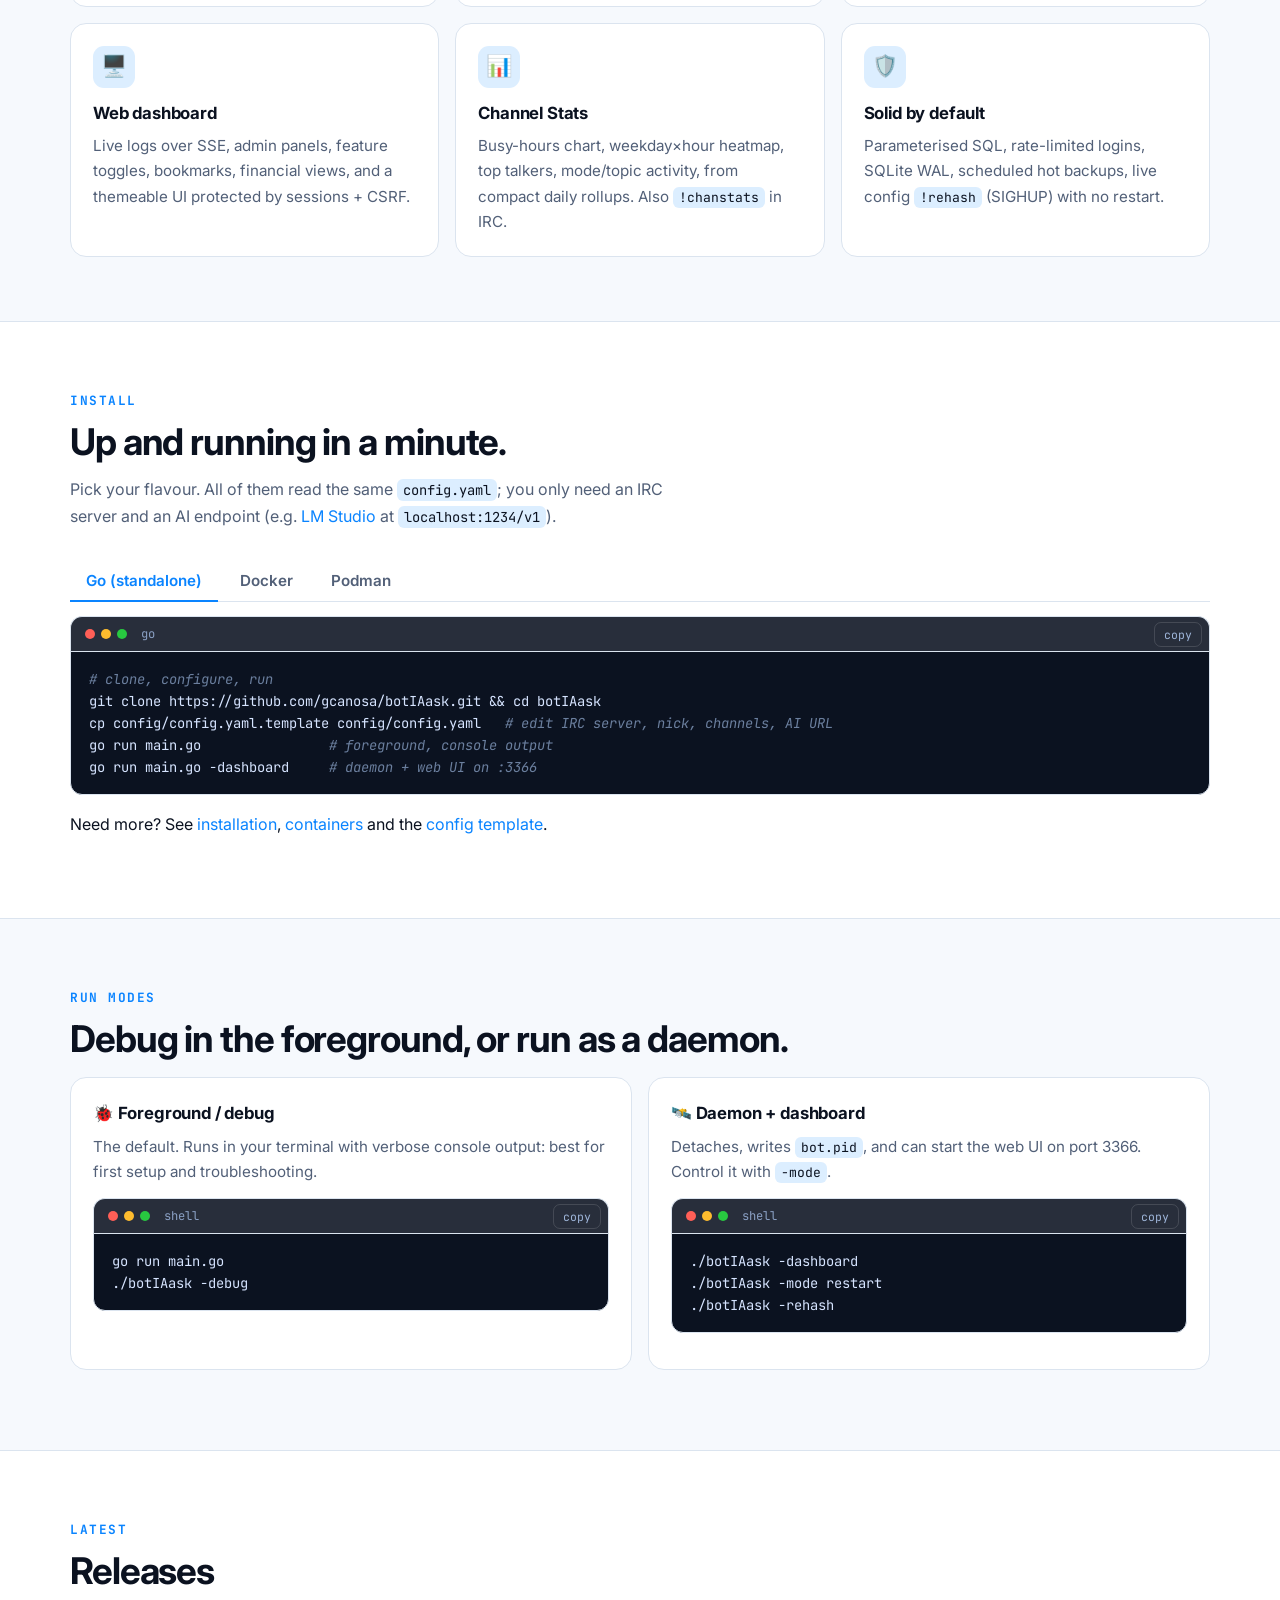
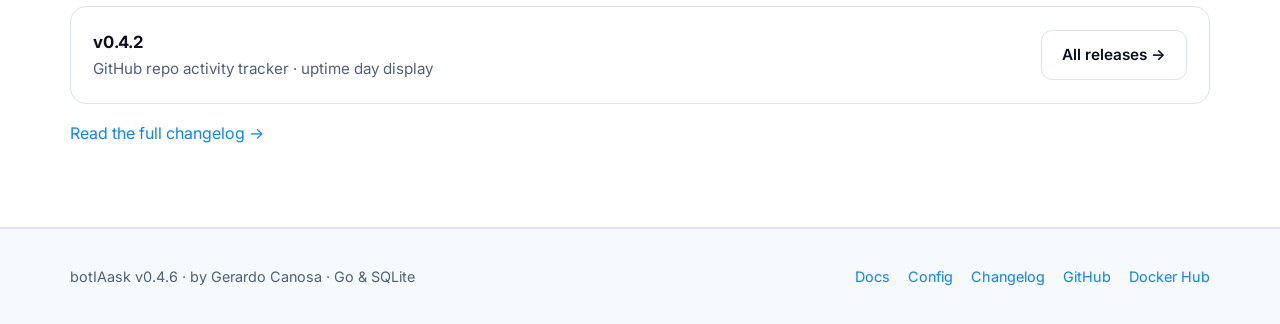
==== commit 0dff1ab2: "chore: bump version to 0.4.6 - lookup commands, debug log, audit pass github-web: full user command " ====
--- a/github-web/index.html
+++ b/github-web/index.html
@@ -29,7 +29,7 @@
 <main>
 <section class="hero"><div class="wrap">
   <img class="logo logo-d" src="img/logo-dark.png" alt="botIAask logo"><img class="logo logo-l" src="img/logo-light.png" alt="botIAask logo">
-  <div><span class="pill"><i></i> v0.4.5 · open source · written in Go</span></div>
+  <div><span class="pill"><i></i> v0.4.6 · open source · written in Go</span></div>
   <h1>The IRC bot that <em>answers back</em>.</h1>
   <p class="lead">botIAask brings an OpenAI-compatible AI, RSS, GitHub activity, pastes, market data and a full web dashboard to your IRC channels. It ships as one static binary or a container.</p>
   <div class="cta"><a class="btn primary" href="#install">Get started</a><a class="btn" href="docs.html">Read the docs</a><a class="btn" href="https://github.com/gcanosa/botIAask" rel="noopener">★ Star on GitHub</a></div>
@@ -39,7 +39,7 @@
 <section id="features"><div class="wrap">
   <span class="eyebrow">Features</span><h2>Everything a channel needs, in one binary.</h2>
   <p class="sub">No plugins to wire up. Turn features on in <code>config.yaml</code> or from the dashboard and reload live.</p>
-  <div class="grid"><div class="card reveal"><div class="ic">💬</div><h3>AI answers with <code>!ask</code></h3><p>Any OpenAI-compatible endpoint: LM Studio by default, terse plain-text replies tuned for IRC, with per-user rate limiting.</p></div><div class="card reveal"><div class="ic">🌐</div><h3>Multi-network IRC</h3><p>Connect to several networks at once. Per-network channels, services auth, admins, TLS options, and live join/part.</p></div><div class="card reveal"><div class="ic">📰</div><h3>RSS &amp; news</h3><p>Multiple feeds, per-source dedup, URL shortening (private <code>/r/</code> links, is.gd, tinyurl, v.gd…), optional announcements to any network:#channel.</p></div><div class="card reveal"><div class="ic">🐙</div><h3>GitHub tracker</h3><p>Announce pushes, PRs, releases, issues, and branch/tag events. Private repos supported with encrypted-at-rest tokens. Manage with <code>!gh</code>.</p></div><div class="card reveal"><div class="ic">📎</div><h3>Pastes &amp; uploads</h3><p><code>!paste</code> and <code>!upload</code> issue time-limited links, moderated by an admin ticket workflow, with expiry.</p></div><div class="card reveal"><div class="ic">📈</div><h3>Markets, weather, movies</h3><p>Crypto, EUR and ARS rates, Open-Meteo weather, flights, OMDb lookups, math, reminders, bookmarks, <code>!tell</code>/<code>!seen</code>.</p></div><div class="card reveal"><div class="ic">🖥️</div><h3>Web dashboard</h3><p>Live logs over SSE, admin panels, feature toggles, bookmarks, financial views, and a themeable UI protected by sessions + CSRF.</p></div><div class="card reveal"><div class="ic">📊</div><h3>Channel Stats</h3><p>Busy-hours chart, weekday×hour heatmap, top talkers, mode/topic activity, from compact daily rollups. Also <code>!chanstats</code> in IRC.</p></div><div class="card reveal"><div class="ic">🛡️</div><h3>Solid by default</h3><p>Parameterised SQL, rate-limited logins, SQLite WAL, scheduled hot backups, live config <code>!rehash</code> (SIGHUP) with no restart.</p></div></div>
+  <div class="grid"><div class="card reveal"><div class="ic">💬</div><h3>AI answers with <code>!ask</code></h3><p>Any OpenAI-compatible endpoint: LM Studio by default, terse plain-text replies tuned for IRC, with per-user rate limiting.</p></div><div class="card reveal"><div class="ic">🌐</div><h3>Multi-network IRC</h3><p>Connect to several networks at once. Per-network channels, services auth, admins, TLS options, and live join/part.</p></div><div class="card reveal"><div class="ic">📰</div><h3>RSS &amp; news</h3><p>Multiple feeds, per-source dedup, URL shortening (private <code>/r/</code> links, is.gd, tinyurl, v.gd…), optional announcements to any network:#channel.</p></div><div class="card reveal"><div class="ic">🐙</div><h3>GitHub tracker</h3><p>Announce pushes, PRs, releases, issues, and branch/tag events. Private repos supported with encrypted-at-rest tokens. Manage with <code>!gh</code>.</p></div><div class="card reveal"><div class="ic">📎</div><h3>Pastes &amp; uploads</h3><p><code>!paste</code> and <code>!upload</code> issue time-limited links, moderated by an admin ticket workflow, with expiry.</p></div><div class="card reveal"><div class="ic">📈</div><h3>Lookups &amp; utilities</h3><p><code>!wiki</code>, <code>!latest</code> releases, <code>!linux</code>/<code>!kernel</code>/<code>!apple</code> versions, <code>!ipcheck</code>/<code>!hostcheck</code>, crypto and forex, weather, flights, movies, reminders, <code>!tell</code>/<code>!seen</code>.</p></div><div class="card reveal"><div class="ic">🖥️</div><h3>Web dashboard</h3><p>Live logs over SSE, admin panels, feature toggles, bookmarks, financial views, and a themeable UI protected by sessions + CSRF.</p></div><div class="card reveal"><div class="ic">📊</div><h3>Channel Stats</h3><p>Busy-hours chart, weekday×hour heatmap, top talkers, mode/topic activity, from compact daily rollups. Also <code>!chanstats</code> in IRC.</p></div><div class="card reveal"><div class="ic">🛡️</div><h3>Solid by default</h3><p>Parameterised SQL, rate-limited logins, SQLite WAL, scheduled hot backups, live config <code>!rehash</code> (SIGHUP) with no restart.</p></div></div>
 </div></section>
 
 <section id="install" class="alt"><div class="wrap">
@@ -80,7 +80,7 @@
 </div></section>
 </main>
 <footer><div class="wrap">
-  <span>botIAask v0.4.5 · by Gerardo Canosa · Go &amp; SQLite</span>
+  <span>botIAask v0.4.6 · by Gerardo Canosa · Go &amp; SQLite</span>
   <nav><a href="docs.html">Docs</a><a href="config.html">Config</a><a href="changelog.html">Changelog</a><a href="https://github.com/gcanosa/botIAask" rel="noopener">GitHub</a><a href="https://hub.docker.com/r/berkelioar/botiaask" rel="noopener">Docker Hub</a></nav>
 </div></footer>
 <script src="assets/app.js"></script>
